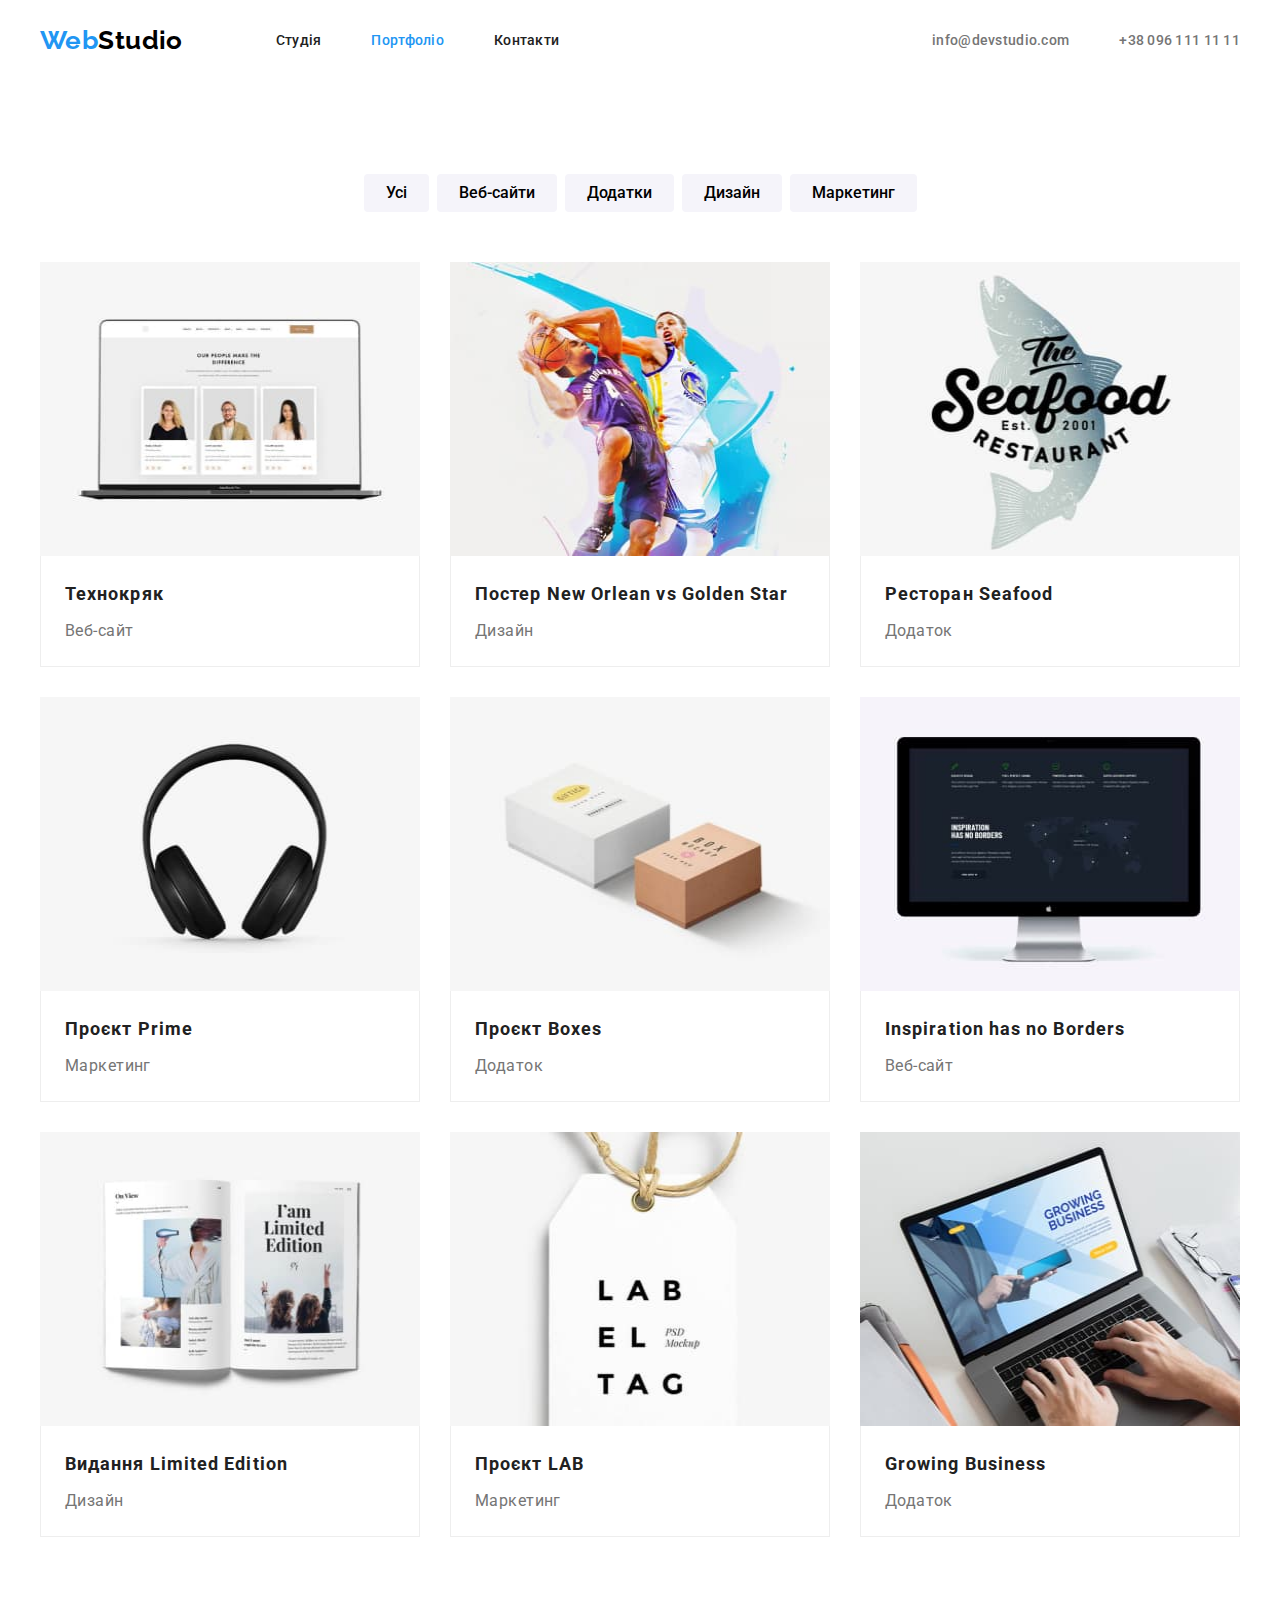
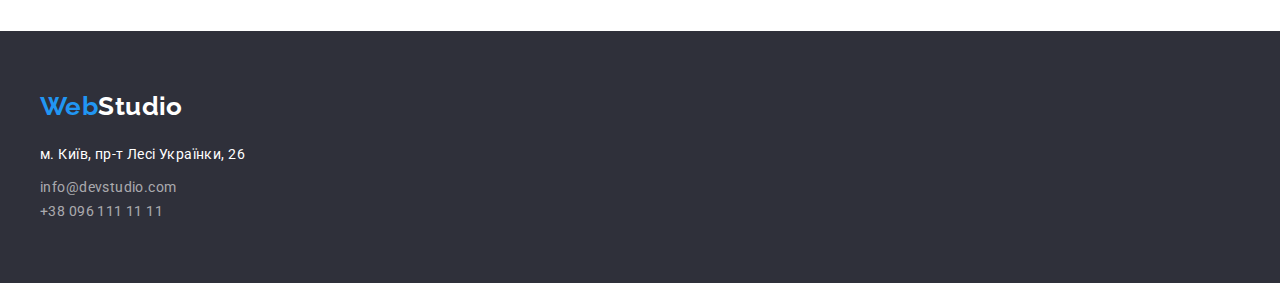
==== portfolio.html @ 14c7dace "Initial commit" ====
<!DOCTYPE html>
<html lang="uk">
  <head>
    <meta charset="UTF-8" />
    <meta http-equiv="X-UA-Compatible" content="IE=edge" />
    <meta name="viewport" content="width=device-width, initial-scale=1.0" />
    <title>Портфоліо</title>
    <link rel="preconnect" href="https://fonts.googleapis.com" />
    <link rel="preconnect" href="https://fonts.gstatic.com" crossorigin />
    <link
      href="https://fonts.googleapis.com/css2?family=Raleway:wght@700&family=Roboto:wght@400;500;700;900&display=swap"
      rel="stylesheet"
    />
    <link rel="stylesheet" href="./css/styles.css" />
  </head>
  <body>
    <header class="header">
      <div class="container header-menu">
        <nav class="nav">
          <a class="logo" href="#"><span>Web</span>Studio</a>
          <ul class="menu-list">
            <li class="menu-item">
              <a class="menu-link" href="./index.html">Студія</a>
            </li>
            <li class="menu-item">
              <a class="menu-link active" href="">Портфоліо</a>
            </li>
            <li class="menu-item">
              <a class="menu-link" href="">Контакти</a>
            </li>
          </ul>
        </nav>
        <ul class="contact-list">
          <li class="contact-item">
            <a class="contact-link" href="mailto:info@devstudio.com"
              >info@devstudio.com</a
            >
          </li>
          <li class="contact-item">
            <a class="contact-link" href="tel:+380961111111"
              >+38 096 111 11 11</a
            >
          </li>
        </ul>
      </div>
    </header>
    <main>
      <section class="projects">
        <!-- <h1 class="hidden-title">Наші проєкти</h1> -->
        <div class="container">
          <ul class="projects-filter-list">
            <li class="projects-filter-item">
              <button class="project-filter-btn" type="button">Усі</button>
            </li>
            <li class="projects-filter-item">
              <button class="project-filter-btn" type="button">
                Веб-сайти
              </button>
            </li>
            <li class="projects-filter-item">
              <button class="project-filter-btn" type="button">Додатки</button>
            </li>
            <li class="projects-filter-item">
              <button class="project-filter-btn" type="button">Дизайн</button>
            </li>
            <li class="projects-filter-item">
              <button class="project-filter-btn" type="button">
                Маркетинг
              </button>
            </li>
          </ul>
          <ul class="projects-list">
            <li class="projects-item">
              <img
                class="projects-img"
                src="./images/portfolio-project-1.jpg"
                alt="Приклад веб-сайту"
                width="370"
                height="294"
              />
              <div class="projects-info">
                <h2 class="projects-title">Технокряк</h2>
                <p class="projects-text">Веб-сайт</p>
              </div>
            </li>
            <li class="projects-item">
              <img
                class="projects-img"
                src="./images/portfolio-project-2.jpg"
                alt="Двоє хлопців грають в волейбол"
                width="370"
                height="294"
              />
              <div class="projects-info">
                <h2 class="projects-title">
                  Постер <span lang="en">New Orlean vs Golden Star</span>
                </h2>
                <p class="projects-text">Дизайн</p>
              </div>
            </li>
            <li class="projects-item">
              <img
                class="projects-img"
                src="./images/portfolio-project-3.jpg"
                alt="Зображення логотипу ресторану"
                width="370"
                height="294"
              />
              <div class="projects-info">
                <h2 class="projects-title">
                  Ресторан <span lang="en">Seafood</span>
                </h2>
                <p class="projects-text">Додаток</p>
              </div>
            </li>
            <li class="projects-item">
              <img
                class="projects-img"
                src="./images/portfolio-project-4.jpg"
                alt="Навушники"
                width="370"
                height="294"
              />
              <div class="projects-info">
                <h2 class="projects-title">
                  Проєкт <span lang="en">Prime</span>
                </h2>
                <p class="projects-text">Маркетинг</p>
              </div>
            </li>
            <li class="projects-item">
              <img
                class="projects-img"
                src="./images/portfolio-project-5.jpg"
                alt="Дві коробки"
                width="370"
                height="294"
              />
              <div class="projects-info">
                <h2 class="projects-title">
                  Проєкт <span lang="en">Boxes</span>
                </h2>
                <p class="projects-text">Додаток</p>
              </div>
            </li>
            <li class="projects-item">
              <img
                class="projects-img"
                src="./images/portfolio-project-6.jpg"
                alt="Приклад веб-сайту"
                width="370"
                height="294"
              />
              <div class="projects-info">
                <h2 class="projects-title" lang="en">
                  Inspiration has no Borders
                </h2>
                <p class="projects-text">Веб-сайт</p>
              </div>
            </li>
            <li class="projects-item">
              <img
                class="projects-img"
                src="./images/portfolio-project-7.jpg"
                alt="Зображення сторінки із журналу"
                width="370"
                height="294"
              />
              <div class="projects-info">
                <h2 class="projects-title">
                  Видання <span lang="en">Limited Edition</span>
                </h2>
                <p class="projects-text">Дизайн</p>
              </div>
            </li>
            <li class="projects-item">
              <img
                class="projects-img"
                src="./images/portfolio-project-8.jpg"
                alt="Зображення логотипу проєкту"
                width="370"
                height="294"
              />
              <div class="projects-info">
                <h2 class="projects-title">
                  Проєкт <span lang="en">LAB</span>
                </h2>
                <p class="projects-text">Маркетинг</p>
              </div>
            </li>
            <li class="projects-item">
              <img
                class="projects-img"
                src="./images/portfolio-project-9.jpg"
                alt="Зображений веб-сайт додатку на ноутбуці"
                width="370"
                height="294"
              />
              <div class="projects-info">
                <h2 class="projects-title">
                  Growing <span lang="en">Business</span>
                </h2>
                <p class="projects-text">Додаток</p>
              </div>
            </li>
          </ul>
        </div>
      </section>
    </main>
    <footer class="footer">
      <div class="container">
        <a class="logo logo-footer" href="#"><span>Web</span>Studio</a>
        <address class="address">
          <p class="address-location">м. Київ, пр-т Лесі Українки, 26</p>
          <ul class="address-list">
            <li class="address-item">
              <a class="address-link" href="mailto:info@devstudio.com"
                >info@devstudio.com</a
              >
            </li>
            <li class="address-item">
              <a class="address-link" href="tel:+380961111111"
                >+38 096 111 11 11</a
              >
            </li>
          </ul>
        </address>
      </div>
    </footer>
  </body>
</html>
---- css/styles.css ----
:root {
  --brand-color: #212121;
  --secondary-color: #ffffff;
  --accent-color: #2196f3;
  --text-color: #757575;
  --bg-color: #2f303a;
}
body {
  font-family: "Roboto", sans-serif;
  font-size: 14px;
  color: var(--brand-color);
  line-height: 16px;
  letter-spacing: 0.03em;
  margin: 0;
}
section {
  padding-top: 94px;
  padding-bottom: 94px;
}
.container {
  margin: 0 auto;
  max-width: 1200px;
  padding-left: 15px;
  padding-right: 15px;
}
h1,
h2,
h3,
h4,
p {
  margin-top: 0;
  margin-bottom: 0;
}
ul,
ol {
  list-style: none;
  margin-top: 0;
  margin-bottom: 0;
  padding-left: 0;
}
a {
  text-decoration: none;
}
img {
  display: block;
}
button {
  cursor: pointer;
}
/* start header */
.header-menu {
  display: flex;
  align-items: center;
}
.nav {
  display: flex;
  align-items: center;
}
.logo {
  font-family: "Raleway", sans-serif;
  font-size: 26px;
  font-weight: 700;
  color: #000000;
  line-height: 31px;
}
.logo span {
  color: var(--accent-color);
}
.menu-list {
  display: flex;
  margin-left: 93px;
}
.menu-item:not(:last-child) {
  margin-right: 50px;
}
.menu-link {
  display: block;
  padding-top: 32px;
  padding-bottom: 32px;
  color: var(--brand-color);
  font-weight: 500;
  letter-spacing: 0.02em;
}
.menu-link.active {
  color: var(--accent-color);
}
.contact-list {
  display: flex;
  margin-left: auto;
}
.contact-item:not(:last-child) {
  margin-right: 50px;
}
.contact-link {
  font-weight: 500;
  letter-spacing: 0.02em;
  color: var(--text-color);
}
.menu-link:hover,
.contact-link:hover,
.menu-link:focus,
.contact-link:focus,
.address-link:hover,
.address-link:focus {
  color: var(--accent-color);
}
/* end header */
/* start hero*/
.hero {
  padding-top: 200px;
  padding-bottom: 200px;
  background-color: var(--bg-color);
  text-align: center;
}
.hero-title {
  max-width: 696px;
  margin-right: auto;
  margin-left: auto;
  margin-bottom: 30px;
  color: var(--secondary-color);
  font-size: 44px;
  font-weight: 900;
  line-height: 60px;
  letter-spacing: 0.06em;
  text-transform: uppercase;
}
.hero-btn {
  padding: 10px 32px;
  min-width: 216px;
  font-weight: 700;
  font-size: 16px;
  line-height: 30px;
  letter-spacing: 0.06em;
  color: var(--secondary-color);
  background-color: var(--accent-color);
  box-shadow: 0px 4px 4px rgba(0, 0, 0, 0.15);
  border-radius: 4px;
  border-style: none;
}
.hero-btn:active {
  background-color: #188ce8;
}
/* end hero */
/* start features */
.features-list {
  display: flex;
}
.features-item {
  width: 270px;
}
.features-item:not(:last-child),
.about-item:not(:last-child),
.team-item:not(:last-child) {
  margin-right: 30px;
}
.title {
  margin-bottom: 50px;
  font-size: 36px;
  line-height: 42px;
  text-align: center;
}
.features-title {
  margin-bottom: 10px;
  font-weight: 700;
  text-transform: uppercase;
}
.features-text {
  line-height: 24px;
  color: var(--text-color);
}
/* end features */
/* start about */
.about.no-padding {
  padding-top: 0;
}
.about-list {
  display: flex;
}
/* end about */
/* start team */
.team {
  background-color: #f5f4fa;
}
.team-list {
  display: flex;
}
.team-item {
  padding-bottom: 30px;
  background-color: var(--secondary-color);
  box-shadow: 0px 1px 3px rgba(0, 0, 0, 0.12), 0px 1px 1px rgba(0, 0, 0, 0.14),
    0px 2px 1px rgba(0, 0, 0, 0.2);
  border-radius: 0px 0px 4px 4px;
}
.team-img {
  margin-bottom: 30px;
}
.team-bio {
  text-align: center;
  font-size: 16px;
  line-height: 19px;
}
.team-author {
  margin-bottom: 10px;
  font-weight: 500;
}
.team-job {
  color: var(--text-color);
}
/* end team */
/* start footer */
.footer {
  padding-top: 60px;
  padding-bottom: 60px;
  background-color: var(--bg-color);
}
.logo-footer {
  display: inline-block;
  margin-bottom: 20px;
  color: var(--secondary-color);
}
.address {
  font-style: normal;
}
.address-location {
  line-height: 24px;
  color: var(--secondary-color);
  margin-bottom: 9px;
}
.address-link {
  line-height: 24px;
  color: rgba(255, 255, 255, 0.6);
  margin-bottom: 9px;
}
/* end footer */

/* start projects */
.projects-filter-list {
  display: flex;
  justify-content: center;
  margin-bottom: 50px;
}
.projects-filter-item:not(:last-child) {
  margin-right: 8px;
}
.project-filter-btn {
  padding: 6px 22px;
  background-color: #f5f4fa;
  font-family: "Roboto", sans-serif;
  font-weight: 500;
  font-size: 16px;
  line-height: 26px;
  border-radius: 4px;
  border-style: none;
}
.project-filter-btn:hover,
.project-filter-btn:focus {
  background-color: var(--accent-color);
  color: var(--secondary-color);
  box-shadow: 0px 3px 1px rgba(0, 0, 0, 0.1), 0px 1px 2px rgba(0, 0, 0, 0.08),
    0px 2px 2px rgba(0, 0, 0, 0.12);
}
.projects-list {
  display: flex;
  flex-wrap: wrap;
}
.projects-item {
  width: calc((100% - 60px) / 3);
  margin-right: 30px;
  margin-bottom: 30px;
}
.projects-item:nth-child(3n) {
  margin-right: 0;
}
.projects-item:nth-last-child(-n + 3) {
  margin-bottom: 0;
}
.projects-img {
  width: 100%;
}
.projects-info {
  padding: 20px 24px;
  border: 1px solid #eeeeee;
  border-top: none;
}
.projects-title {
  font-size: 18px;
  line-height: 36px;
  letter-spacing: 0.06em;
  margin-bottom: 4px;
}
.projects-text {
  font-size: 16px;
  line-height: 30px;
  color: var(--text-color);
}
/* end projects */
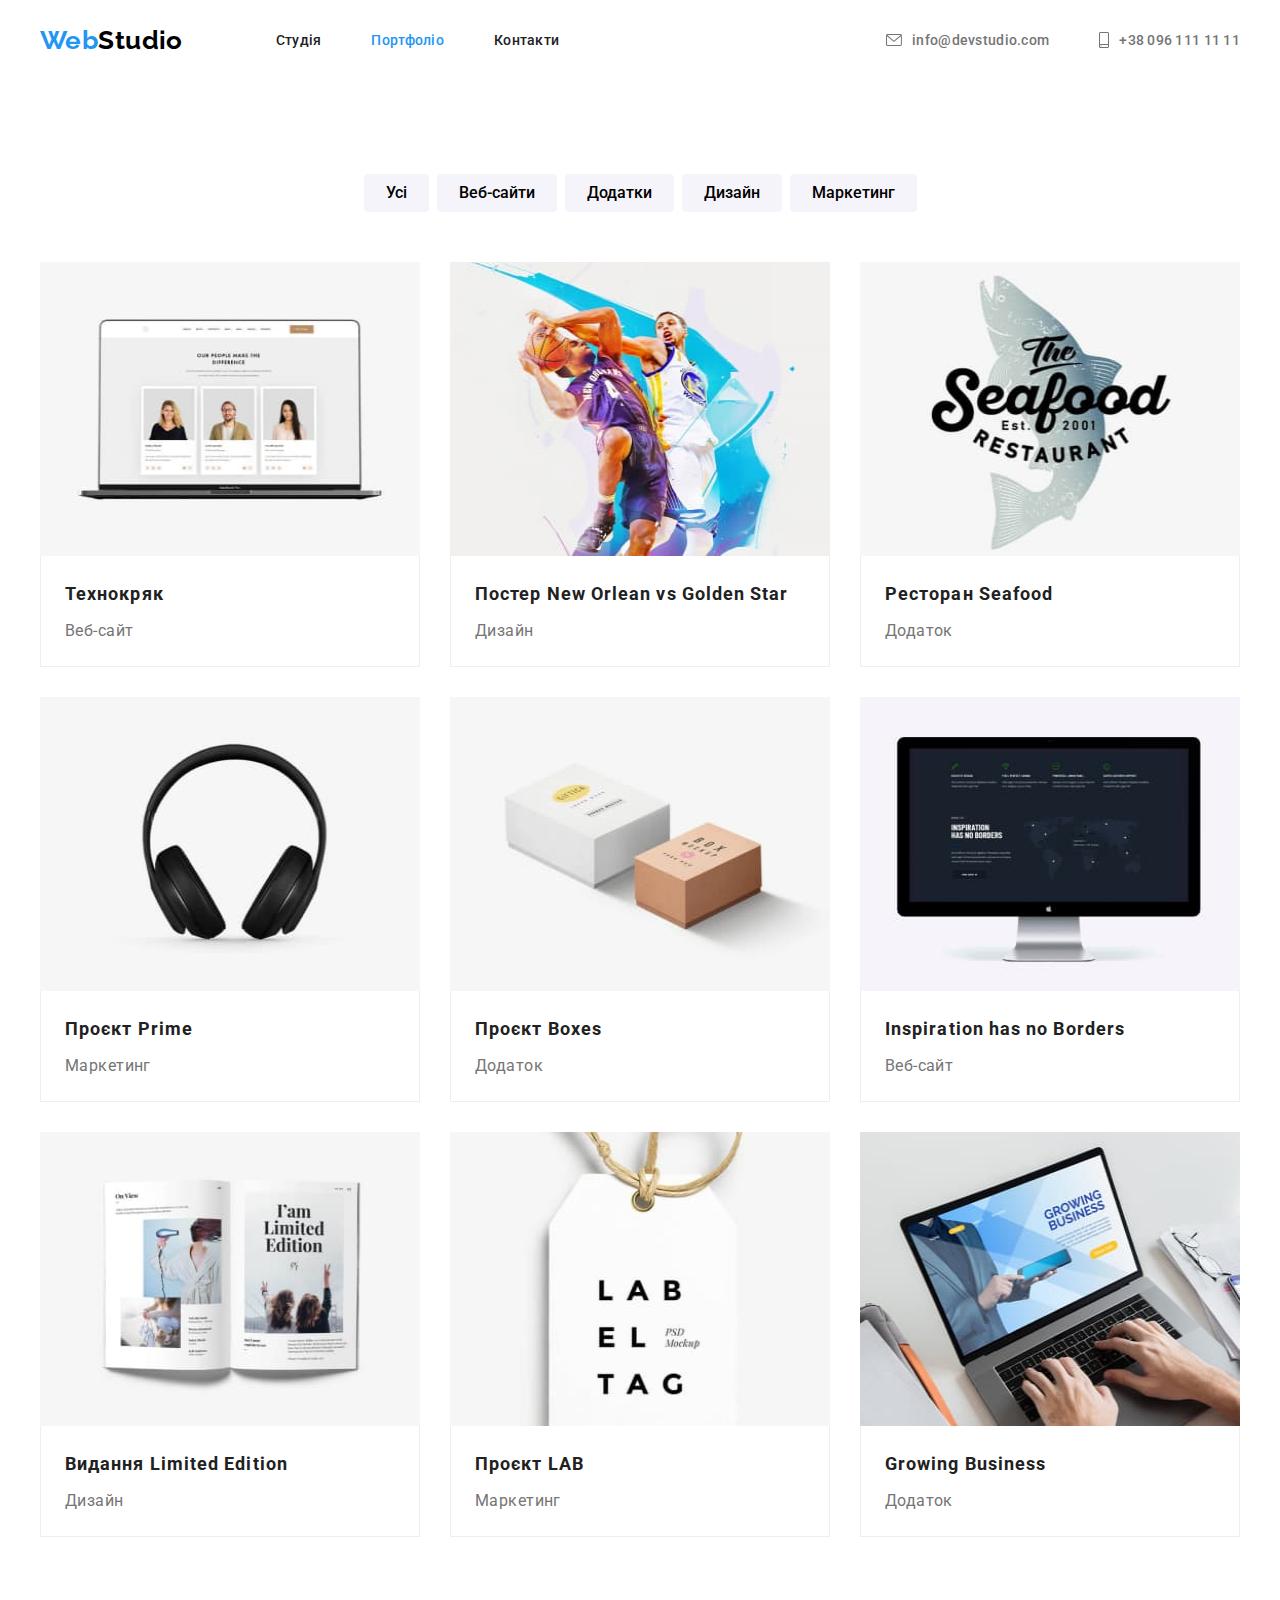
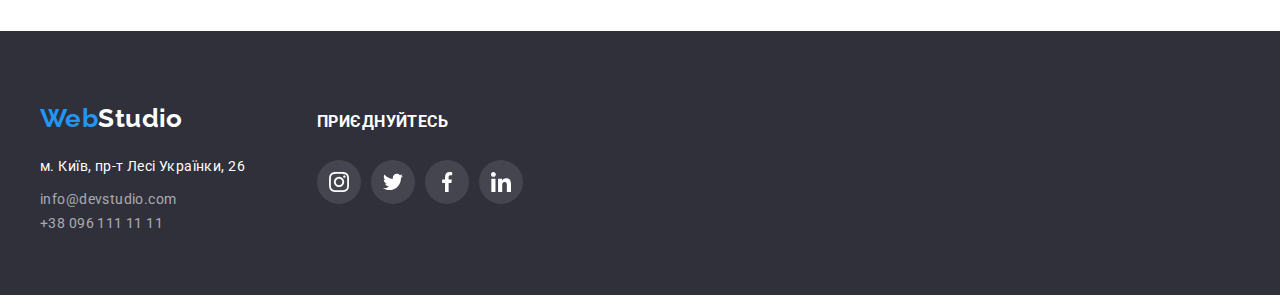
==== commit 8d0423b4: "додала декоративні та контентні елементи та ефекти" ====
--- a/portfolio.html
+++ b/portfolio.html
@@ -15,33 +15,41 @@
   </head>
   <body>
     <header class="header">
-      <div class="container header-menu">
-        <nav class="nav">
-          <a class="logo" href="#"><span>Web</span>Studio</a>
-          <ul class="menu-list">
-            <li class="menu-item">
-              <a class="menu-link" href="./index.html">Студія</a>
-            </li>
-            <li class="menu-item">
-              <a class="menu-link active" href="">Портфоліо</a>
-            </li>
-            <li class="menu-item">
-              <a class="menu-link" href="">Контакти</a>
+      <div class="container">
+        <div class="header-menu">
+          <nav class="nav">
+            <a class="logo" href="#"><span>Web</span>Studio</a>
+            <ul class="menu-list">
+              <li class="menu-item">
+                <a class="menu-link" href="./index.html">Студія</a>
+              </li>
+              <li class="menu-item">
+                <a class="menu-link active">Портфоліо</a>
+              </li>
+              <li class="menu-item">
+                <a class="menu-link" href="">Контакти</a>
+              </li>
+            </ul>
+          </nav>
+          <ul class="contact-list">
+            <li class="contact-item">
+              <a class="contact-link" href="mailto:info@devstudio.com">
+                <svg class="contact-icon" width="16" height="12">
+                  <use href="./images/icons/icons.svg#icon-envelope"></use>
+                </svg>
+                info@devstudio.com
+              </a>
+            </li>
+            <li class="contact-item">
+              <a class="contact-link" href="tel:+380961111111">
+                <svg class="contact-icon" width="10" height="16">
+                  <use href="./images/icons/icons.svg#icon-smartphone"></use>
+                </svg>
+                +38 096 111 11 11
+              </a>
             </li>
           </ul>
-        </nav>
-        <ul class="contact-list">
-          <li class="contact-item">
-            <a class="contact-link" href="mailto:info@devstudio.com"
-              >info@devstudio.com</a
-            >
-          </li>
-          <li class="contact-item">
-            <a class="contact-link" href="tel:+380961111111"
-              >+38 096 111 11 11</a
-            >
-          </li>
-        </ul>
+        </div>
       </div>
     </header>
     <main>
@@ -209,22 +217,59 @@
     </main>
     <footer class="footer">
       <div class="container">
-        <a class="logo logo-footer" href="#"><span>Web</span>Studio</a>
-        <address class="address">
-          <p class="address-location">м. Київ, пр-т Лесі Українки, 26</p>
-          <ul class="address-list">
-            <li class="address-item">
-              <a class="address-link" href="mailto:info@devstudio.com"
-                >info@devstudio.com</a
-              >
-            </li>
-            <li class="address-item">
-              <a class="address-link" href="tel:+380961111111"
-                >+38 096 111 11 11</a
-              >
-            </li>
-          </ul>
-        </address>
+        <div class="footer-inner">
+          <div class="footer-address">
+            <a class="logo logo-footer" href="#"><span>Web</span>Studio</a>
+            <address class="address">
+              <p class="address-location">м. Київ, пр-т Лесі Українки, 26</p>
+              <ul class="address-list">
+                <li class="address-item">
+                  <a class="address-link" href="mailto:info@devstudio.com"
+                    >info@devstudio.com</a
+                  >
+                </li>
+                <li class="address-item">
+                  <a class="address-link" href="tel:+380961111111"
+                    >+38 096 111 11 11</a
+                  >
+                </li>
+              </ul>
+            </address>
+          </div>
+          <div class="footer-social-wrapper">
+            <h3 class="footer-title">Приєднуйтесь</h3>
+            <ul class="footer-icon-list">
+              <li class="footer-icon-item">
+                <a href="" class="footer-icon-link">
+                  <svg class="footer-icon">
+                    <use href="./images/icons/icons.svg#icon-instagram"></use>
+                  </svg>
+                </a>
+              </li>
+              <li class="footer-icon-item">
+                <a href="" class="footer-icon-link">
+                  <svg class="footer-icon">
+                    <use href="./images/icons/icons.svg#icon-twitter"></use>
+                  </svg>
+                </a>
+              </li>
+              <li class="footer-icon-item">
+                <a href="" class="footer-icon-link">
+                  <svg class="footer-icon">
+                    <use href="./images/icons/icons.svg#icon-facebook"></use>
+                  </svg>
+                </a>
+              </li>
+              <li class="footer-icon-item">
+                <a href="" class="footer-icon-link">
+                  <svg class="footer-icon">
+                    <use href="./images/icons/icons.svg#icon-linkedin"></use>
+                  </svg>
+                </a>
+              </li>
+            </ul>
+          </div>
+        </div>
       </div>
     </footer>
   </body>
--- a/css/styles.css
+++ b/css/styles.css
@@ -4,6 +4,7 @@
   --accent-color: #2196f3;
   --text-color: #757575;
   --bg-color: #2f303a;
+  --icon-color: #afb1b8;
 }
 body {
   font-family: "Roboto", sans-serif;
@@ -70,7 +71,8 @@
   display: flex;
   margin-left: 93px;
 }
-.menu-item:not(:last-child) {
+.menu-item:not(:last-child),
+.contact-item:not(:last-child) {
   margin-right: 50px;
 }
 .menu-link {
@@ -88,10 +90,10 @@
   display: flex;
   margin-left: auto;
 }
-.contact-item:not(:last-child) {
-  margin-right: 50px;
-}
 .contact-link {
+  display: flex;
+  align-items: center;
+  justify-content: center;
   font-weight: 500;
   letter-spacing: 0.02em;
   color: var(--text-color);
@@ -104,12 +106,28 @@
 .address-link:focus {
   color: var(--accent-color);
 }
+.contact-icon {
+  fill: currentColor;
+  margin-right: 10px;
+}
 /* end header */
 /* start hero*/
 .hero {
   padding-top: 200px;
   padding-bottom: 200px;
+  max-width: 1600px;
+  min-height: 600px;
+  margin-right: auto;
+  margin-left: auto;
   background-color: var(--bg-color);
+  background-image: linear-gradient(
+      rgba(47, 48, 58, 0.4),
+      rgba(47, 48, 58, 0.4)
+    ),
+    url("../images/hero-bg.jpg");
+  background-repeat: no-repeat;
+  background-size: cover;
+  background-position: center;
   text-align: center;
 }
 .hero-title {
@@ -150,8 +168,17 @@
 }
 .features-item:not(:last-child),
 .about-item:not(:last-child),
-.team-item:not(:last-child) {
+.team-item:not(:last-child),
+.client-icon-item:not(:last-child) {
   margin-right: 30px;
+}
+.features-icon-wrapper {
+  display: flex;
+  justify-content: center;
+  align-items: center;
+  margin-bottom: 30px;
+  height: 120px;
+  background-color: #f5f4fa;
 }
 .title {
   margin-bottom: 50px;
@@ -161,7 +188,6 @@
 }
 .features-title {
   margin-bottom: 10px;
-  font-weight: 700;
   text-transform: uppercase;
 }
 .features-text {
@@ -198,6 +224,8 @@
   text-align: center;
   font-size: 16px;
   line-height: 19px;
+  padding-left: 10px;
+  padding-right: 10px;
 }
 .team-author {
   margin-bottom: 10px;
@@ -205,13 +233,80 @@
 }
 .team-job {
   color: var(--text-color);
+  margin-bottom: 16px;
+}
+.social-icon-list,
+.footer-icon-list {
+  display: flex;
+  justify-content: center;
+  align-items: center;
+}
+.social-icon-item:not(:last-child),
+.footer-icon-item:not(:last-child) {
+  margin-right: 10px;
+}
+.social-icon-link,
+.footer-icon-link {
+  display: flex;
+  justify-content: center;
+  align-items: center;
+  width: 44px;
+  height: 44px;
+}
+.social-icon-link:hover,
+.social-icon-link:focus,
+.footer-icon-link:hover,
+.footer-icon-link:focus {
+  background-color: var(--accent-color);
+  border-radius: 50%;
+}
+.social-icon,
+.footer-icon {
+  width: 20px;
+  height: 20px;
+  fill: var(--icon-color);
+}
+.social-icon-link:hover .social-icon,
+.social-icon-link:focus .social-icon {
+  fill: var(--secondary-color);
 }
 /* end team */
+/* start client */
+.client-icon-list {
+  display: flex;
+  justify-content: center;
+  align-items: center;
+}
+.client-icon-link {
+  display: flex;
+  justify-content: center;
+  align-items: center;
+  width: 170px;
+  height: 92px;
+  border: 1px solid var(--icon-color);
+}
+.client-icon {
+  width: 106px;
+  height: 60px;
+  fill: var(--icon-color);
+}
+.client-icon-link:hover .client-icon,
+.client-icon-link:focus .client-icon {
+  fill: var(--accent-color);
+}
+/* end client */
 /* start footer */
 .footer {
-  padding-top: 60px;
+  padding-top: 72px;
   padding-bottom: 60px;
   background-color: var(--bg-color);
+}
+.footer-inner {
+  display: flex;
+  align-items: baseline;
+}
+.footer-address {
+  margin-right: 72px;
 }
 .logo-footer {
   display: inline-block;
@@ -230,6 +325,19 @@
   line-height: 24px;
   color: rgba(255, 255, 255, 0.6);
   margin-bottom: 9px;
+}
+.footer-title {
+  color: var(--secondary-color);
+  margin-bottom: 30px;
+  text-transform: uppercase;
+  align-items: baseline;
+}
+.footer-icon-link {
+  background-color: rgba(255, 255, 255, 0.1);
+  border-radius: 50%;
+}
+.footer-icon {
+  fill: var(--secondary-color);
 }
 /* end footer */
 
@@ -274,6 +382,11 @@
 .projects-item:nth-last-child(-n + 3) {
   margin-bottom: 0;
 }
+.projects-item:hover,
+.projects-item:focus {
+  box-shadow: 0px 1px 1px rgba(0, 0, 0, 0.12), 0px 4px 4px rgba(0, 0, 0, 0.06),
+    1px 4px 6px rgba(0, 0, 0, 0.16);
+}
 .projects-img {
   width: 100%;
 }
@@ -292,5 +405,6 @@
   font-size: 16px;
   line-height: 30px;
   color: var(--text-color);
+  background-position: 0 0;
 }
 /* end projects */
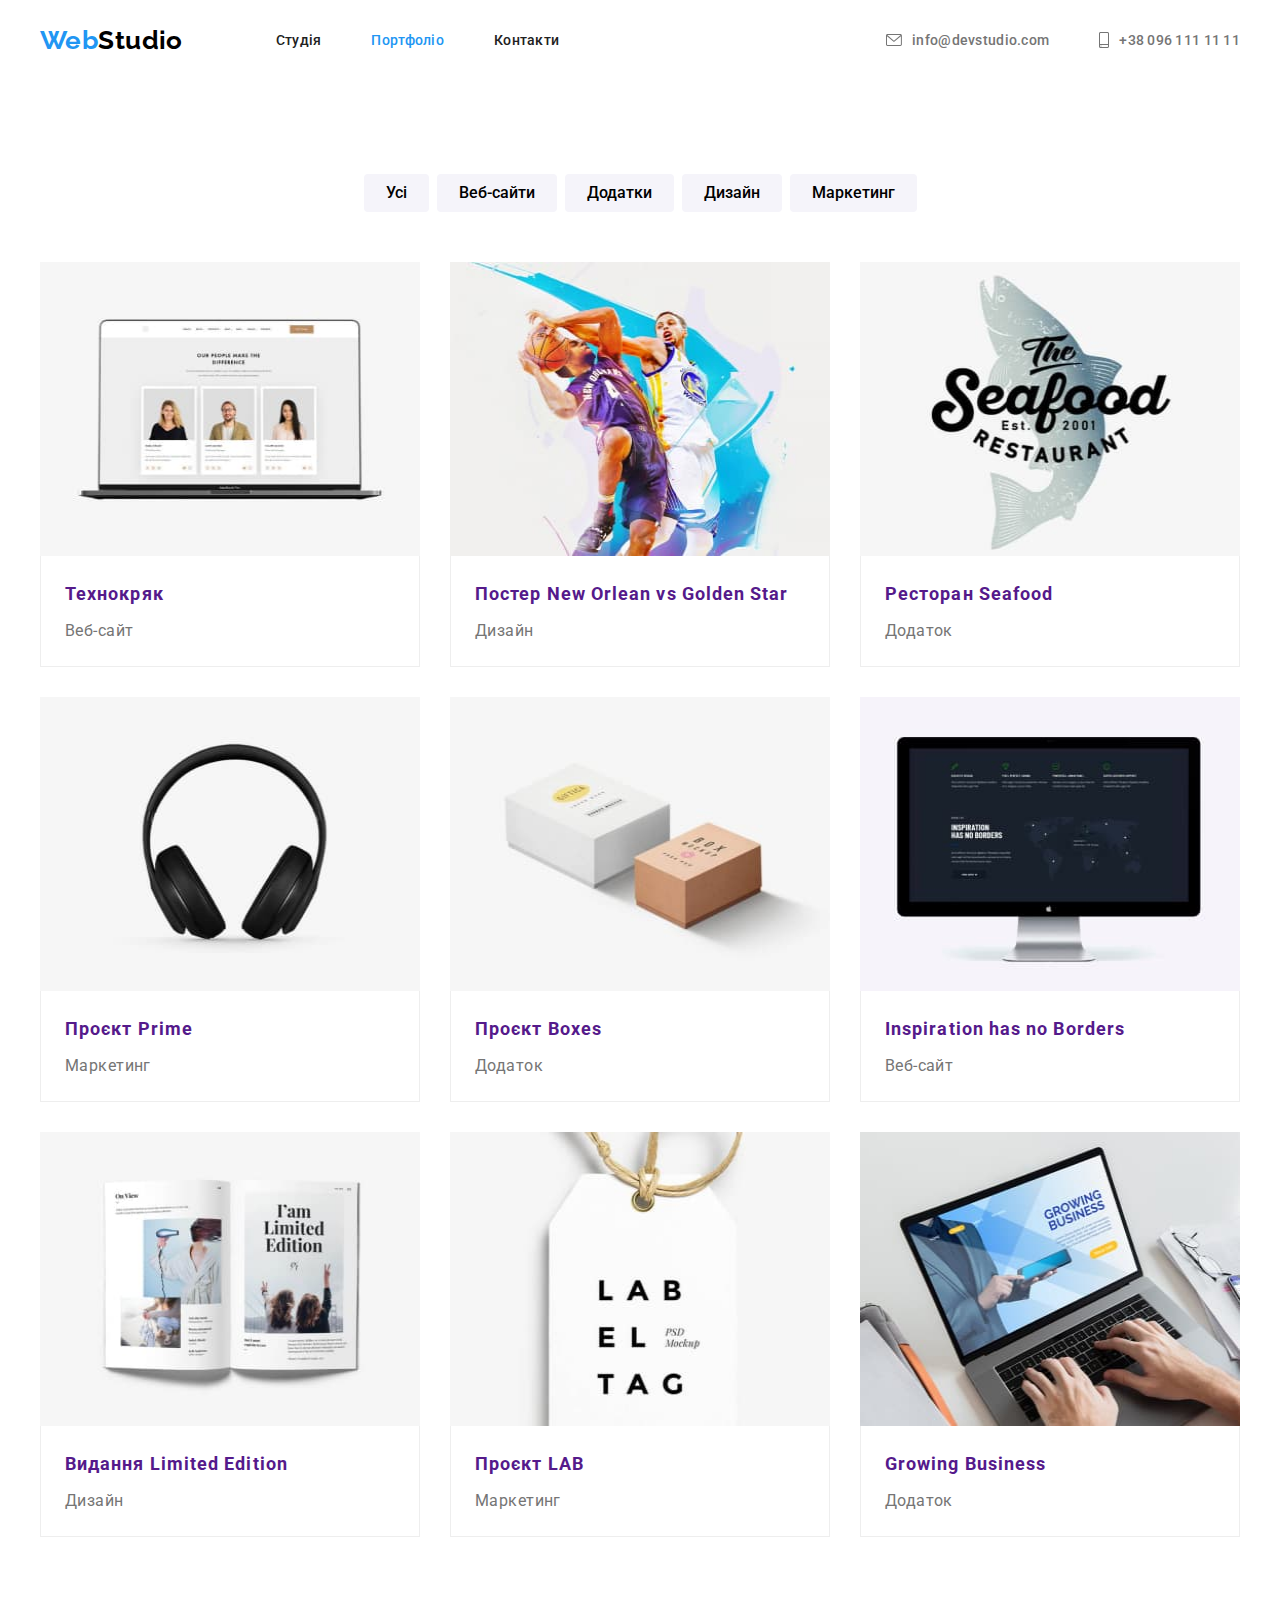
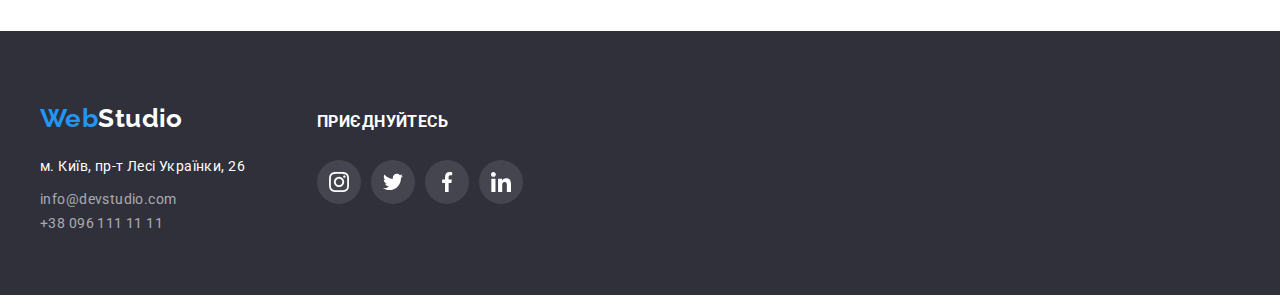
==== commit 67b60c28: "виправила зауваження ментора" ====
--- a/portfolio.html
+++ b/portfolio.html
@@ -79,137 +79,155 @@
           </ul>
           <ul class="projects-list">
             <li class="projects-item">
-              <img
-                class="projects-img"
-                src="./images/portfolio-project-1.jpg"
-                alt="Приклад веб-сайту"
-                width="370"
-                height="294"
-              />
-              <div class="projects-info">
-                <h2 class="projects-title">Технокряк</h2>
-                <p class="projects-text">Веб-сайт</p>
-              </div>
-            </li>
-            <li class="projects-item">
-              <img
-                class="projects-img"
-                src="./images/portfolio-project-2.jpg"
-                alt="Двоє хлопців грають в волейбол"
-                width="370"
-                height="294"
-              />
-              <div class="projects-info">
-                <h2 class="projects-title">
-                  Постер <span lang="en">New Orlean vs Golden Star</span>
-                </h2>
-                <p class="projects-text">Дизайн</p>
-              </div>
-            </li>
-            <li class="projects-item">
-              <img
-                class="projects-img"
-                src="./images/portfolio-project-3.jpg"
-                alt="Зображення логотипу ресторану"
-                width="370"
-                height="294"
-              />
-              <div class="projects-info">
-                <h2 class="projects-title">
-                  Ресторан <span lang="en">Seafood</span>
-                </h2>
-                <p class="projects-text">Додаток</p>
-              </div>
-            </li>
-            <li class="projects-item">
-              <img
-                class="projects-img"
-                src="./images/portfolio-project-4.jpg"
-                alt="Навушники"
-                width="370"
-                height="294"
-              />
-              <div class="projects-info">
-                <h2 class="projects-title">
-                  Проєкт <span lang="en">Prime</span>
-                </h2>
-                <p class="projects-text">Маркетинг</p>
-              </div>
-            </li>
-            <li class="projects-item">
-              <img
-                class="projects-img"
-                src="./images/portfolio-project-5.jpg"
-                alt="Дві коробки"
-                width="370"
-                height="294"
-              />
-              <div class="projects-info">
-                <h2 class="projects-title">
-                  Проєкт <span lang="en">Boxes</span>
-                </h2>
-                <p class="projects-text">Додаток</p>
-              </div>
-            </li>
-            <li class="projects-item">
-              <img
-                class="projects-img"
-                src="./images/portfolio-project-6.jpg"
-                alt="Приклад веб-сайту"
-                width="370"
-                height="294"
-              />
-              <div class="projects-info">
-                <h2 class="projects-title" lang="en">
-                  Inspiration has no Borders
-                </h2>
-                <p class="projects-text">Веб-сайт</p>
-              </div>
-            </li>
-            <li class="projects-item">
-              <img
-                class="projects-img"
-                src="./images/portfolio-project-7.jpg"
-                alt="Зображення сторінки із журналу"
-                width="370"
-                height="294"
-              />
-              <div class="projects-info">
-                <h2 class="projects-title">
-                  Видання <span lang="en">Limited Edition</span>
-                </h2>
-                <p class="projects-text">Дизайн</p>
-              </div>
-            </li>
-            <li class="projects-item">
-              <img
-                class="projects-img"
-                src="./images/portfolio-project-8.jpg"
-                alt="Зображення логотипу проєкту"
-                width="370"
-                height="294"
-              />
-              <div class="projects-info">
-                <h2 class="projects-title">
-                  Проєкт <span lang="en">LAB</span>
-                </h2>
-                <p class="projects-text">Маркетинг</p>
-              </div>
-            </li>
-            <li class="projects-item">
-              <img
-                class="projects-img"
-                src="./images/portfolio-project-9.jpg"
-                alt="Зображений веб-сайт додатку на ноутбуці"
-                width="370"
-                height="294"
-              />
-              <div class="projects-info">
-                <h2 class="projects-title">
-                  Growing <span lang="en">Business</span>
-                </h2>
-                <p class="projects-text">Додаток</p>
-              </div>
+              <a class="projects-link" href="">
+                <img
+                  class="projects-img"
+                  src="./images/portfolio-project-1.jpg"
+                  alt="Приклад веб-сайту"
+                  width="370"
+                  height="294"
+                />
+                <div class="projects-info">
+                  <h2 class="projects-title">Технокряк</h2>
+                  <p class="projects-text">Веб-сайт</p>
+                </div>
+              </a>
+            </li>
+            <li class="projects-item">
+              <a class="projects-link" href="">
+                <img
+                  class="projects-img"
+                  src="./images/portfolio-project-2.jpg"
+                  alt="Двоє хлопців грають в волейбол"
+                  width="370"
+                  height="294"
+                />
+                <div class="projects-info">
+                  <h2 class="projects-title">
+                    Постер <span lang="en">New Orlean vs Golden Star</span>
+                  </h2>
+                  <p class="projects-text">Дизайн</p>
+                </div>
+              </a>
+            </li>
+            <li class="projects-item">
+              <a class="projects-link" href="">
+                <img
+                  class="projects-img"
+                  src="./images/portfolio-project-3.jpg"
+                  alt="Зображення логотипу ресторану"
+                  width="370"
+                  height="294"
+                />
+                <div class="projects-info">
+                  <h2 class="projects-title">
+                    Ресторан <span lang="en">Seafood</span>
+                  </h2>
+                  <p class="projects-text">Додаток</p>
+                </div>
+              </a>
+            </li>
+            <li class="projects-item">
+              <a class="projects-link" href="">
+                <img
+                  class="projects-img"
+                  src="./images/portfolio-project-4.jpg"
+                  alt="Навушники"
+                  width="370"
+                  height="294"
+                />
+                <div class="projects-info">
+                  <h2 class="projects-title">
+                    Проєкт <span lang="en">Prime</span>
+                  </h2>
+                  <p class="projects-text">Маркетинг</p>
+                </div>
+              </a>
+            </li>
+            <li class="projects-item">
+              <a class="projects-link" href="">
+                <img
+                  class="projects-img"
+                  src="./images/portfolio-project-5.jpg"
+                  alt="Дві коробки"
+                  width="370"
+                  height="294"
+                />
+                <div class="projects-info">
+                  <h2 class="projects-title">
+                    Проєкт <span lang="en">Boxes</span>
+                  </h2>
+                  <p class="projects-text">Додаток</p>
+                </div>
+              </a>
+            </li>
+            <li class="projects-item">
+              <a class="projects-link" href="">
+                <img
+                  class="projects-img"
+                  src="./images/portfolio-project-6.jpg"
+                  alt="Приклад веб-сайту"
+                  width="370"
+                  height="294"
+                />
+                <div class="projects-info">
+                  <h2 class="projects-title" lang="en">
+                    Inspiration has no Borders
+                  </h2>
+                  <p class="projects-text">Веб-сайт</p>
+                </div>
+              </a>
+            </li>
+            <li class="projects-item">
+              <a class="projects-link" href="">
+                <img
+                  class="projects-img"
+                  src="./images/portfolio-project-7.jpg"
+                  alt="Зображення сторінки із журналу"
+                  width="370"
+                  height="294"
+                />
+                <div class="projects-info">
+                  <h2 class="projects-title">
+                    Видання <span lang="en">Limited Edition</span>
+                  </h2>
+                  <p class="projects-text">Дизайн</p>
+                </div>
+              </a>
+            </li>
+            <li class="projects-item">
+              <a class="projects-link" href="">
+                <img
+                  class="projects-img"
+                  src="./images/portfolio-project-8.jpg"
+                  alt="Зображення логотипу проєкту"
+                  width="370"
+                  height="294"
+                />
+                <div class="projects-info">
+                  <h2 class="projects-title">
+                    Проєкт <span lang="en">LAB</span>
+                  </h2>
+                  <p class="projects-text">Маркетинг</p>
+                </div>
+              </a>
+            </li>
+            <li class="projects-item">
+              <a class="projects-link" href="">
+                <img
+                  class="projects-img"
+                  src="./images/portfolio-project-9.jpg"
+                  alt="Зображений веб-сайт додатку на ноутбуці"
+                  width="370"
+                  height="294"
+                />
+                <div class="projects-info">
+                  <h2 class="projects-title">
+                    Growing <span lang="en">Business</span>
+                  </h2>
+                  <p class="projects-text">Додаток</p>
+                </div>
+              </a>
             </li>
           </ul>
         </div>
@@ -240,28 +258,48 @@
             <h3 class="footer-title">Приєднуйтесь</h3>
             <ul class="footer-icon-list">
               <li class="footer-icon-item">
-                <a href="" class="footer-icon-link">
+                <a
+                  href=""
+                  class="footer-icon-link"
+                  target="_blank"
+                  rel="noreferrer noopener"
+                >
                   <svg class="footer-icon">
                     <use href="./images/icons/icons.svg#icon-instagram"></use>
                   </svg>
                 </a>
               </li>
               <li class="footer-icon-item">
-                <a href="" class="footer-icon-link">
+                <a
+                  href=""
+                  class="footer-icon-link"
+                  target="_blank"
+                  rel="noreferrer noopener"
+                >
                   <svg class="footer-icon">
                     <use href="./images/icons/icons.svg#icon-twitter"></use>
                   </svg>
                 </a>
               </li>
               <li class="footer-icon-item">
-                <a href="" class="footer-icon-link">
+                <a
+                  href=""
+                  class="footer-icon-link"
+                  target="_blank"
+                  rel="noreferrer noopener"
+                >
                   <svg class="footer-icon">
                     <use href="./images/icons/icons.svg#icon-facebook"></use>
                   </svg>
                 </a>
               </li>
               <li class="footer-icon-item">
-                <a href="" class="footer-icon-link">
+                <a
+                  href=""
+                  class="footer-icon-link"
+                  target="_blank"
+                  rel="noreferrer noopener"
+                >
                   <svg class="footer-icon">
                     <use href="./images/icons/icons.svg#icon-linkedin"></use>
                   </svg>
--- a/css/styles.css
+++ b/css/styles.css
@@ -116,7 +116,6 @@
   padding-top: 200px;
   padding-bottom: 200px;
   max-width: 1600px;
-  min-height: 600px;
   margin-right: auto;
   margin-left: auto;
   background-color: var(--bg-color);
@@ -131,9 +130,6 @@
   text-align: center;
 }
 .hero-title {
-  max-width: 696px;
-  margin-right: auto;
-  margin-left: auto;
   margin-bottom: 30px;
   color: var(--secondary-color);
   font-size: 44px;
@@ -211,21 +207,16 @@
   display: flex;
 }
 .team-item {
-  padding-bottom: 30px;
   background-color: var(--secondary-color);
   box-shadow: 0px 1px 3px rgba(0, 0, 0, 0.12), 0px 1px 1px rgba(0, 0, 0, 0.14),
     0px 2px 1px rgba(0, 0, 0, 0.2);
   border-radius: 0px 0px 4px 4px;
 }
-.team-img {
-  margin-bottom: 30px;
-}
 .team-bio {
   text-align: center;
   font-size: 16px;
   line-height: 19px;
-  padding-left: 10px;
-  padding-right: 10px;
+  padding: 30px 10px;
 }
 .team-author {
   margin-bottom: 10px;
@@ -382,8 +373,9 @@
 .projects-item:nth-last-child(-n + 3) {
   margin-bottom: 0;
 }
-.projects-item:hover,
-.projects-item:focus {
+.projects-link:hover,
+.projects-link:focus {
+  display: block;
   box-shadow: 0px 1px 1px rgba(0, 0, 0, 0.12), 0px 4px 4px rgba(0, 0, 0, 0.06),
     1px 4px 6px rgba(0, 0, 0, 0.16);
 }
